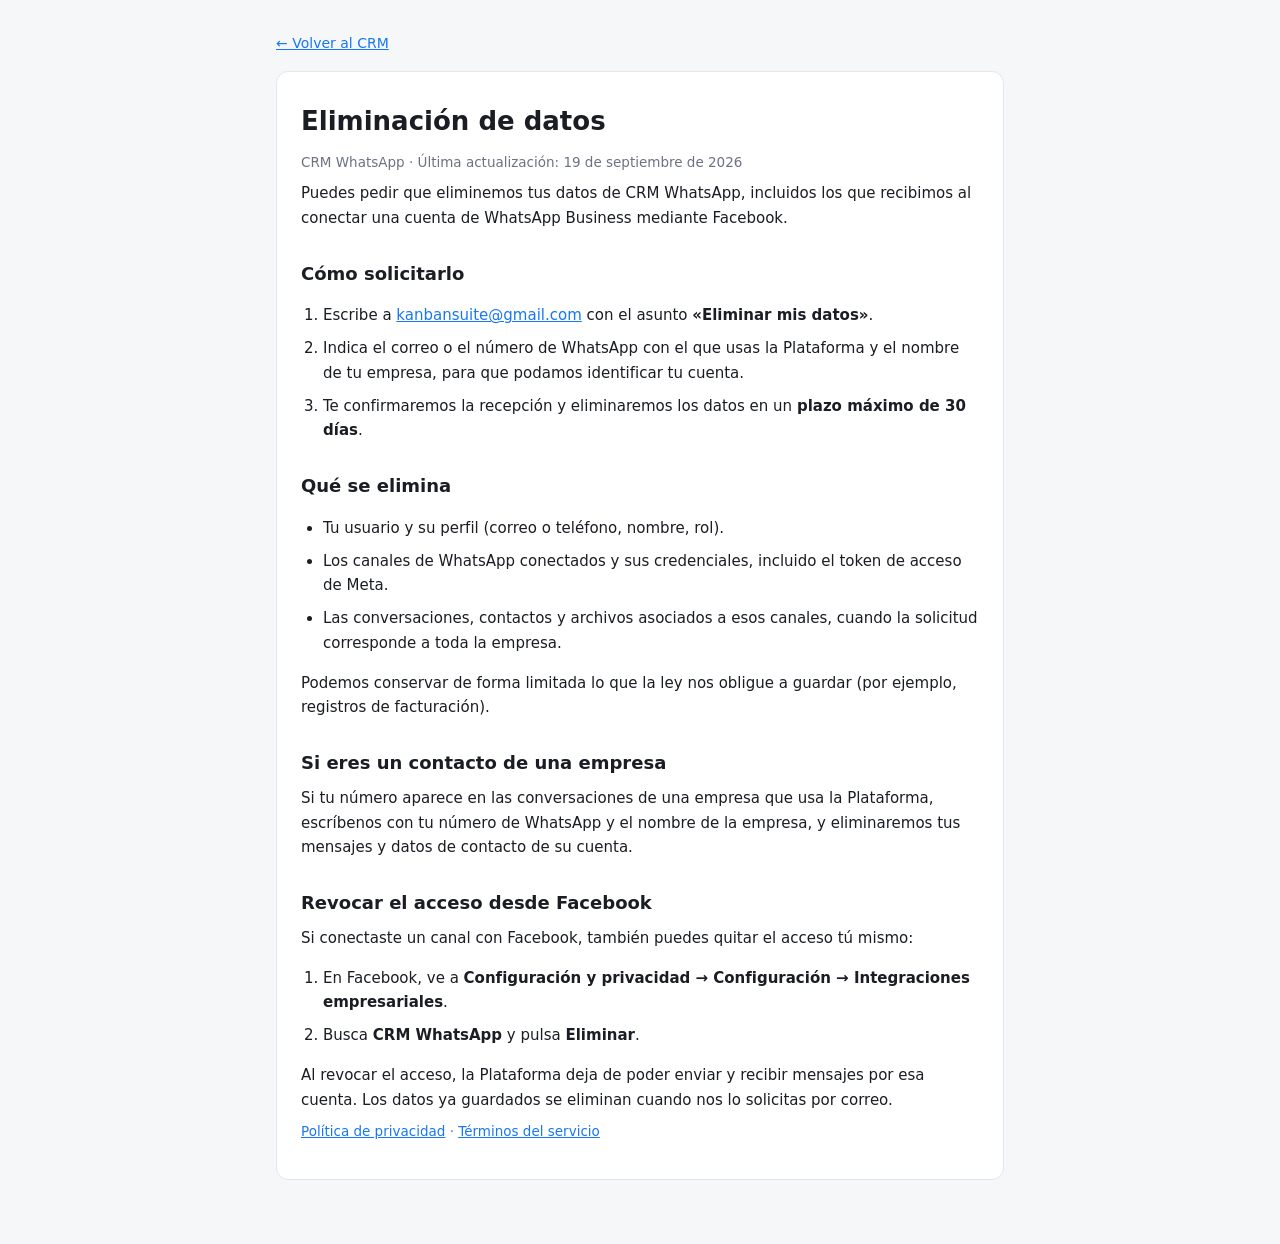
==== dashboard/eliminar-datos.html @ 9b94a956 "Agregar conexión de canales con Facebook (Embedded Signup) y páginas legales para Meta Co-Authored-B" ====
<!doctype html>
<html lang="es">
<head>
  <meta charset="utf-8" />
  <meta name="viewport" content="width=device-width, initial-scale=1" />
  <title>Eliminación de datos · CRM WhatsApp</title>
  <style>
    :root { --bg: #f6f7f9; --surface: #fff; --text: #1a1d23; --dim: #6b7280; --border: #e3e6eb; --link: #1877f2; }
    @media (prefers-color-scheme: dark) {
      :root { --bg: #0f1115; --surface: #171a21; --text: #e8eaee; --dim: #9aa3b2; --border: #262b35; --link: #6ea8ff; }
    }
    * { box-sizing: border-box; }
    body { margin: 0; background: var(--bg); color: var(--text); font: 15px/1.65 system-ui, -apple-system, "Segoe UI", Roboto, sans-serif; }
    main { max-width: 760px; margin: 0 auto; padding: 32px 16px 64px; }
    article { background: var(--surface); border: 1px solid var(--border); border-radius: 12px; padding: 28px 24px; }
    h1 { margin: 0 0 4px; font-size: 26px; }
    h2 { margin: 28px 0 8px; font-size: 18px; }
    p, li { margin: 8px 0; }
    ul, ol { padding-left: 22px; }
    a { color: var(--link); }
    .dim { color: var(--dim); font-size: 13.5px; }
    nav { margin-bottom: 16px; font-size: 14px; }
  </style>
</head>
<body>
  <main>
    <nav><a href="/">← Volver al CRM</a></nav>
    <article>
      <h1>Eliminación de datos</h1>
      <p class="dim">CRM WhatsApp · Última actualización: 19 de septiembre de 2026</p>

      <p>
        Puedes pedir que eliminemos tus datos de CRM WhatsApp, incluidos los que recibimos al conectar una cuenta de
        WhatsApp Business mediante Facebook.
      </p>

      <h2>Cómo solicitarlo</h2>
      <ol>
        <li>
          Escribe a <a href="mailto:kanbansuite@gmail.com?subject=Eliminar%20mis%20datos">kanbansuite@gmail.com</a> con el
          asunto <strong>«Eliminar mis datos»</strong>.
        </li>
        <li>Indica el correo o el número de WhatsApp con el que usas la Plataforma y el nombre de tu empresa, para que podamos identificar tu cuenta.</li>
        <li>Te confirmaremos la recepción y eliminaremos los datos en un <strong>plazo máximo de 30 días</strong>.</li>
      </ol>

      <h2>Qué se elimina</h2>
      <ul>
        <li>Tu usuario y su perfil (correo o teléfono, nombre, rol).</li>
        <li>Los canales de WhatsApp conectados y sus credenciales, incluido el token de acceso de Meta.</li>
        <li>Las conversaciones, contactos y archivos asociados a esos canales, cuando la solicitud corresponde a toda la empresa.</li>
      </ul>
      <p>
        Podemos conservar de forma limitada lo que la ley nos obligue a guardar (por ejemplo, registros de facturación).
      </p>

      <h2>Si eres un contacto de una empresa</h2>
      <p>
        Si tu número aparece en las conversaciones de una empresa que usa la Plataforma, escríbenos con tu número de
        WhatsApp y el nombre de la empresa, y eliminaremos tus mensajes y datos de contacto de su cuenta.
      </p>

      <h2>Revocar el acceso desde Facebook</h2>
      <p>Si conectaste un canal con Facebook, también puedes quitar el acceso tú mismo:</p>
      <ol>
        <li>En Facebook, ve a <strong>Configuración y privacidad → Configuración → Integraciones empresariales</strong>.</li>
        <li>Busca <strong>CRM WhatsApp</strong> y pulsa <strong>Eliminar</strong>.</li>
      </ol>
      <p>
        Al revocar el acceso, la Plataforma deja de poder enviar y recibir mensajes por esa cuenta. Los datos ya guardados se
        eliminan cuando nos lo solicitas por correo.
      </p>

      <p class="dim"><a href="/privacidad.html">Política de privacidad</a> · <a href="/terminos.html">Términos del servicio</a></p>
    </article>
  </main>
</body>
</html>
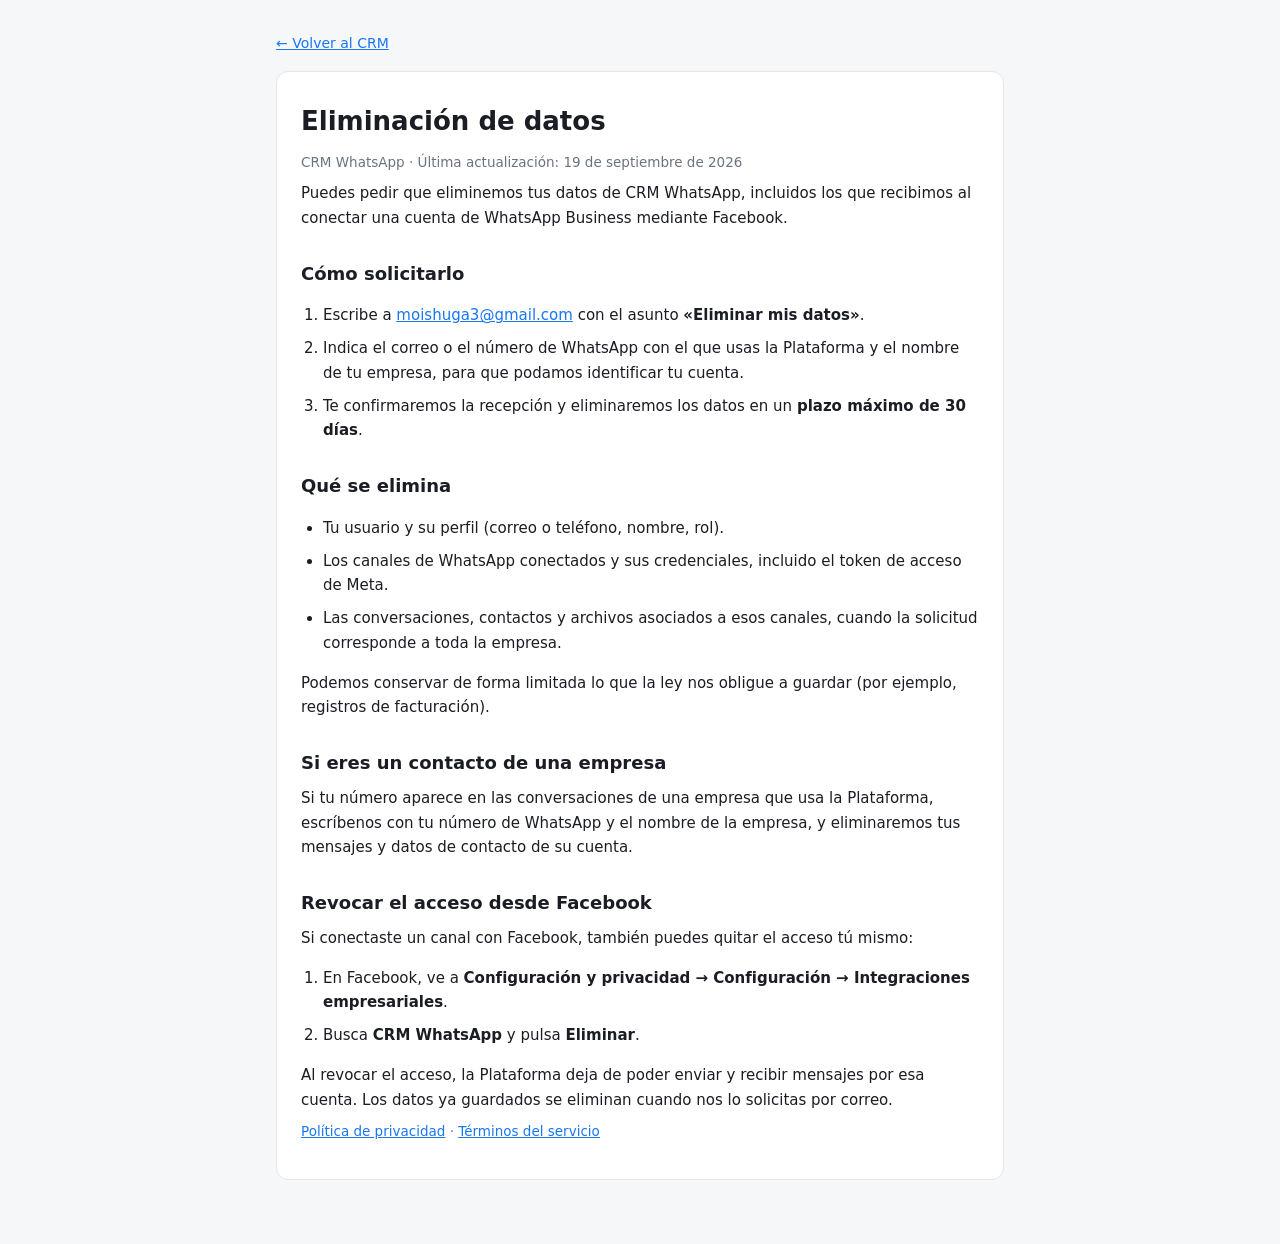
==== commit 1b3421ff: "Configurar App ID de Meta y usar moishuga3@gmail.com como correo de contacto legal Co-Authored-By: C" ====
--- a/dashboard/eliminar-datos.html
+++ b/dashboard/eliminar-datos.html
@@ -37,7 +37,7 @@
       <h2>Cómo solicitarlo</h2>
       <ol>
         <li>
-          Escribe a <a href="mailto:kanbansuite@gmail.com?subject=Eliminar%20mis%20datos">kanbansuite@gmail.com</a> con el
+          Escribe a <a href="mailto:moishuga3@gmail.com?subject=Eliminar%20mis%20datos">moishuga3@gmail.com</a> con el
           asunto <strong>«Eliminar mis datos»</strong>.
         </li>
         <li>Indica el correo o el número de WhatsApp con el que usas la Plataforma y el nombre de tu empresa, para que podamos identificar tu cuenta.</li>
